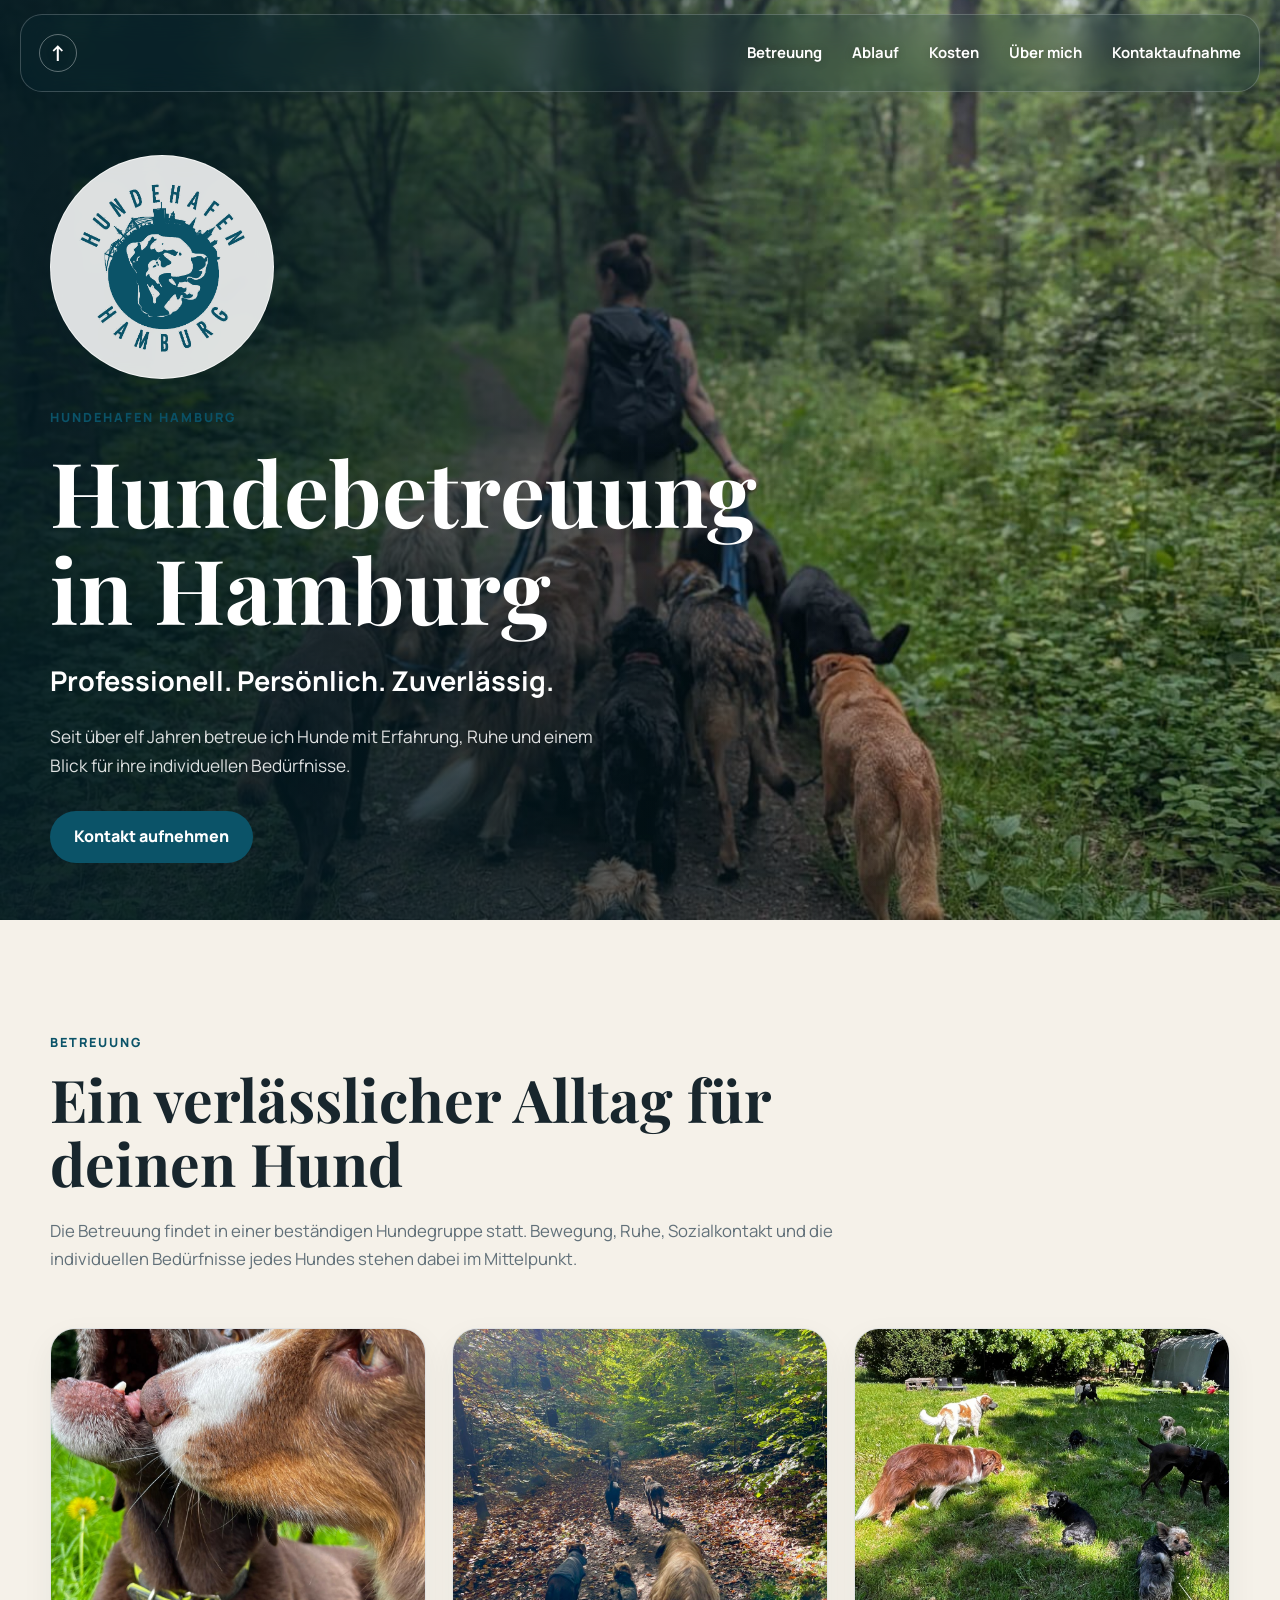
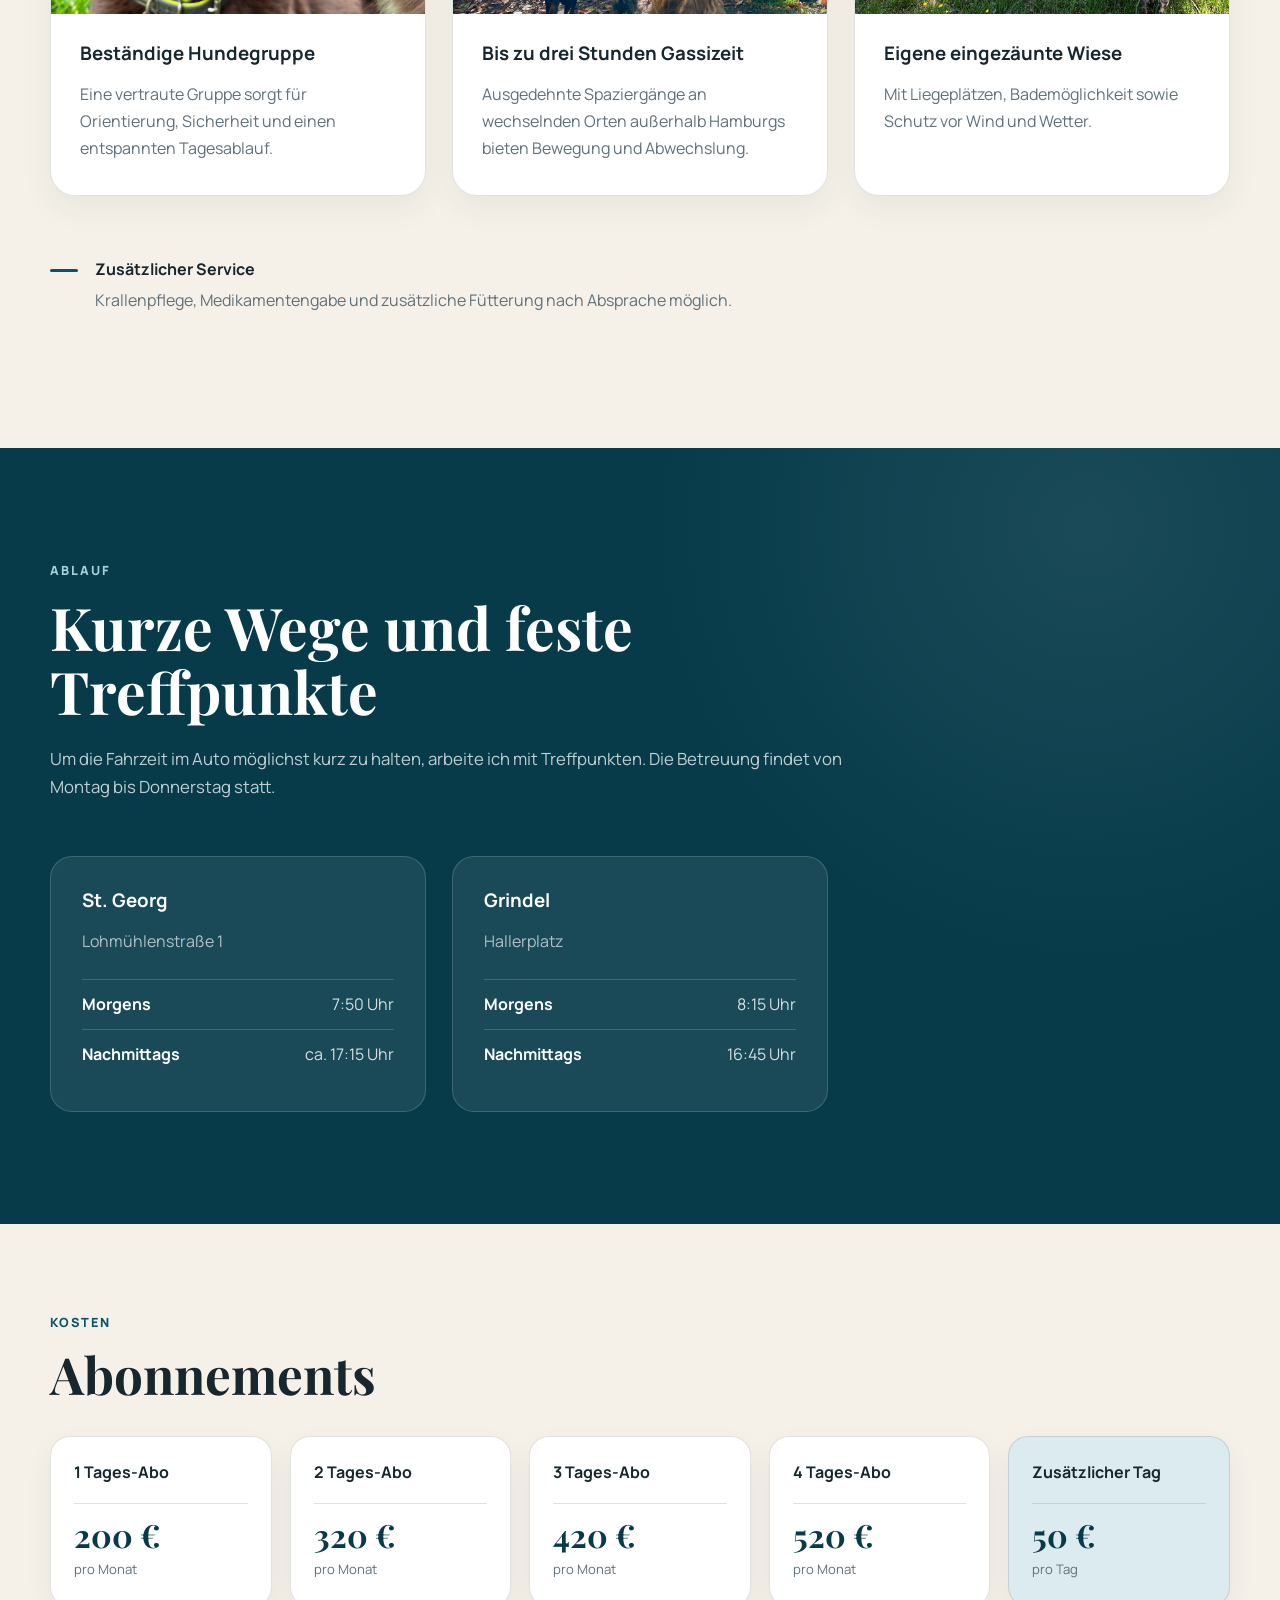
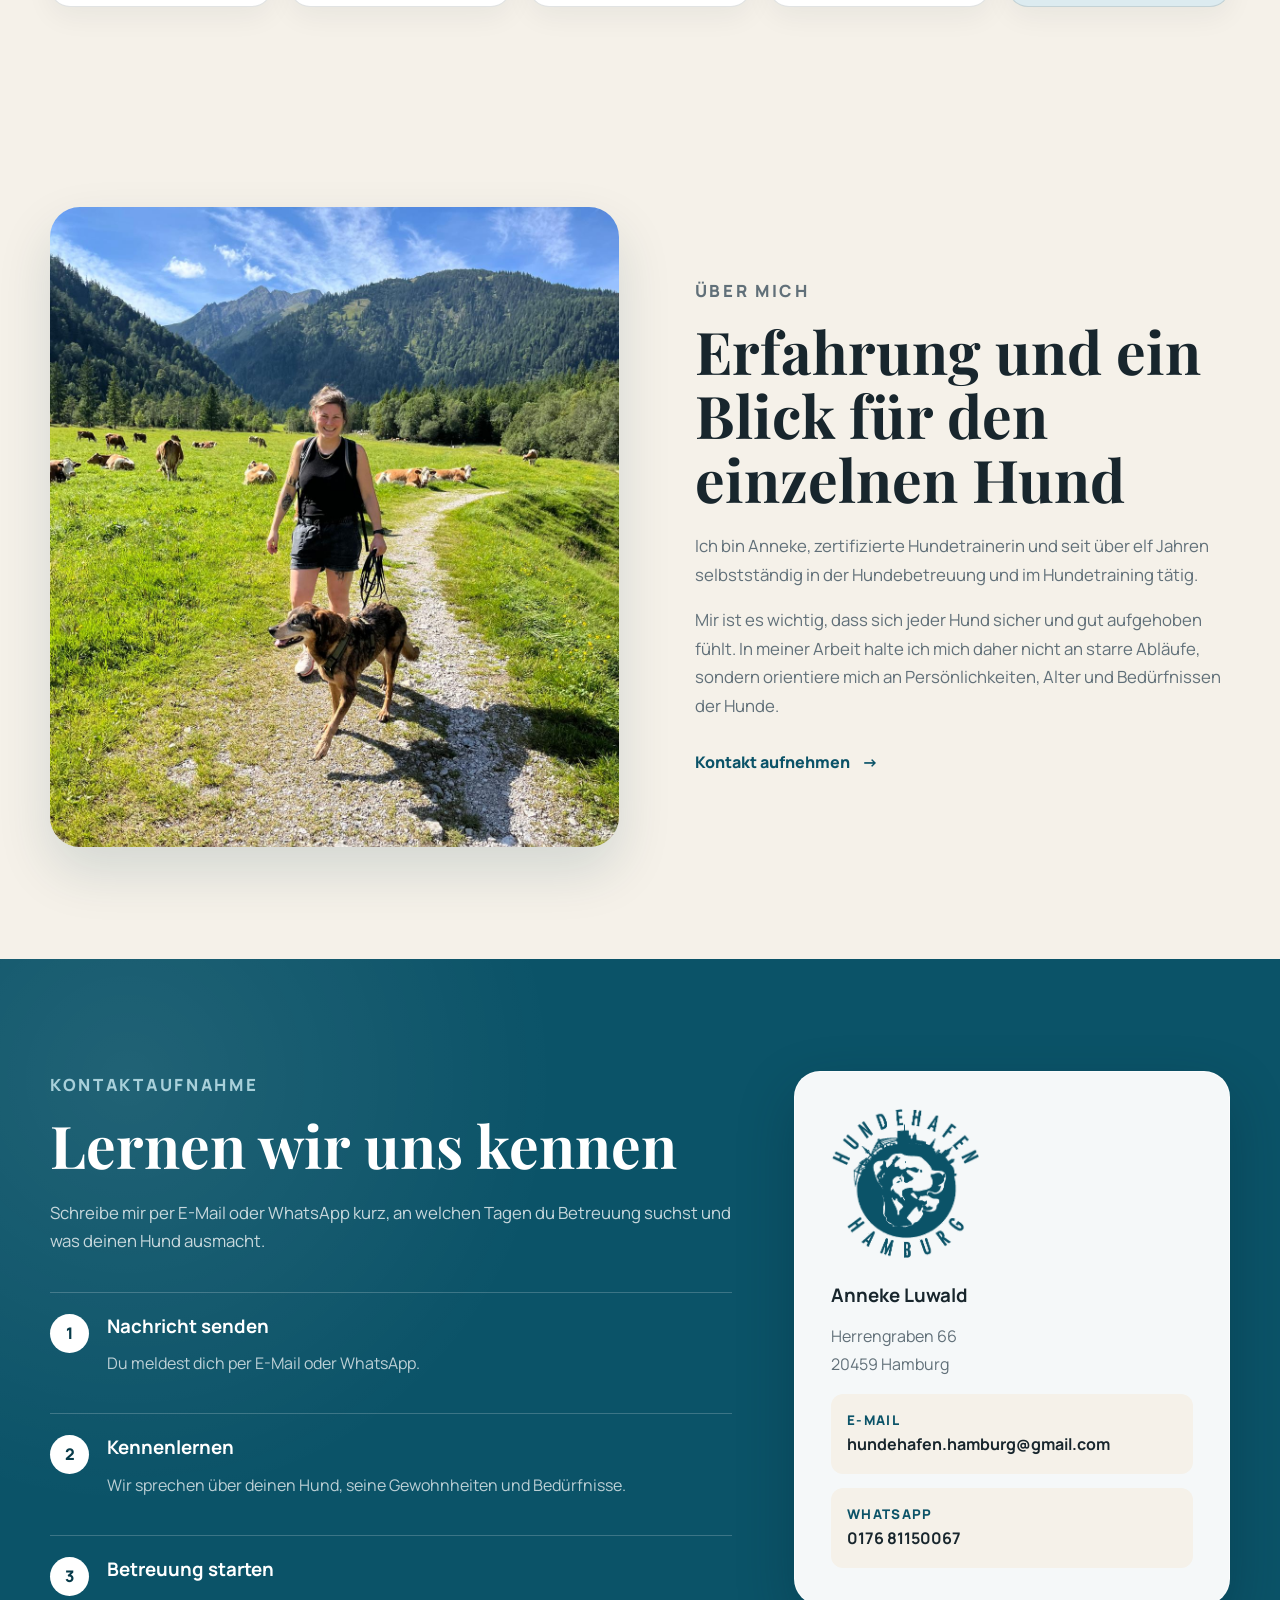
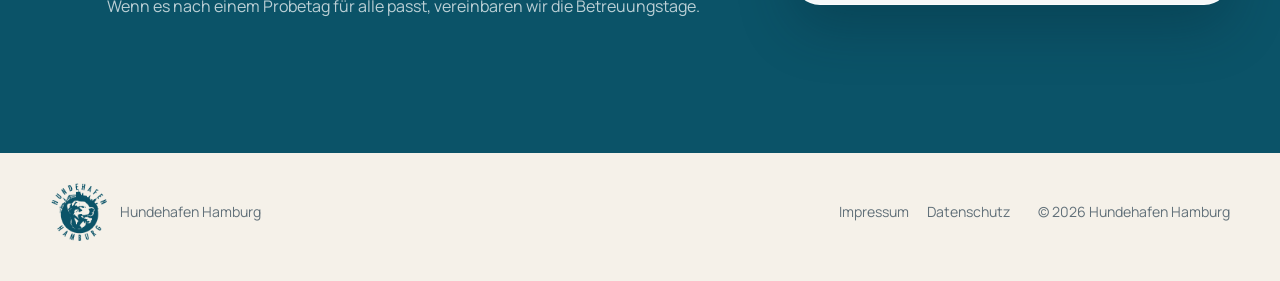
==== index.html @ f4081b72 "Erste Version Website" ====
<!DOCTYPE html>

<html lang="de">
<head>
<meta charset="utf-8"/>
<meta content="width=device-width, initial-scale=1.0" name="viewport"/>
<meta content="Persönliche und professionelle Hundebetreuung in Hamburg mit über elf Jahren Erfahrung." name="description"/>
<title>Hundehafen Hamburg | Hundebetreuung</title>
<link href="https://fonts.googleapis.com" rel="preconnect"/>
<link crossorigin="" href="https://fonts.gstatic.com" rel="preconnect"/>
<link href="https://fonts.googleapis.com/css2?family=Manrope:wght@400;500;600;700;800&amp;family=Playfair+Display:wght@600;700&amp;display=swap" rel="stylesheet"/>
<link href="css/style.css" rel="stylesheet"/>
</head>
<body>
<header class="site-header">
<a aria-label="Zum Seitenanfang" class="start-link" href="#start" title="Zum Seitenanfang">↑</a>
<button aria-expanded="false" aria-label="Menü öffnen" class="menu-toggle">
<span></span><span></span><span></span>
</button>
<nav class="main-nav">
<a href="#betreuung">Betreuung</a>
<a href="#ablauf">Ablauf</a>
<a href="#kosten">Kosten</a>
<a href="#ueber-mich">Über mich</a>
<a href="#kontakt">Kontaktaufnahme</a>
</nav>
</header>
<main>
<section class="hero" id="start">
<img alt="Anneke unterwegs mit einer Hundegruppe im Wald" class="hero-image" src="bilder/titelfoto.jpg"/>
<div class="hero-overlay"></div>
<div class="hero-content">
<div class="hero-logo-badge"><img alt="Hundehafen Hamburg" class="hero-logo" src="bilder/logo-transparent.png"/></div>
<p class="eyebrow hero-eyebrow">Hundehafen Hamburg</p>
<h1>Hundebetreuung in Hamburg</h1>
<p class="hero-subline">Professionell. Persönlich. Zuverlässig.</p>
<p class="hero-text">
          Seit über elf Jahren betreue ich Hunde mit Erfahrung, Ruhe
          und einem Blick für ihre individuellen Bedürfnisse.
        </p>
<a class="button primary" href="#kontakt">Kontakt aufnehmen</a>
</div>
</section>
<section class="section" id="betreuung">
<div class="section-heading">
<p class="eyebrow">Betreuung</p>
<h2>Ein verlässlicher Alltag für deinen Hund</h2>
<p>
          Die Betreuung findet in einer beständigen Hundegruppe statt.
          Bewegung, Ruhe, Sozialkontakt und die individuellen Bedürfnisse
          jedes Hundes stehen dabei im Mittelpunkt.
        </p>
</div>
<div class="feature-grid">
<article class="feature">
<div aria-label="Zwischen zwei Bildern der Hundegruppe wechseln" class="feature-image image-switch" role="button" tabindex="0">
<img alt="Zwei vertraute Hunde in engem Kontakt" class="image-primary" src="bilder/hunde-kuscheln.jpg"/>
<img alt="Beständige Hundegruppe auf einer Wiese" class="image-secondary" src="bilder/hundegruppe.jpg"/>
</div>
<div class="feature-copy">
<h3>Beständige Hundegruppe</h3>
<p>Eine vertraute Gruppe sorgt für Orientierung, Sicherheit und einen entspannten Tagesablauf.</p>
</div>
</article>
<article class="feature">
<div aria-label="Zwischen Spaziergang und Schwimmen wechseln" class="feature-image image-switch" role="button" tabindex="0">
<img alt="Hundegruppe bei einem Spaziergang im Wald" class="image-primary" src="bilder/spaziergang.jpg"/>
<img alt="Anneke schwimmt mit mehreren Hunden in einem See" class="image-secondary" src="bilder/schwimmen.jpg"/>
</div>
<div class="feature-copy">
<h3>Bis zu drei Stunden Gassizeit</h3>
<p>Ausgedehnte Spaziergänge an wechselnden Orten außerhalb Hamburgs bieten Bewegung und Abwechslung.</p>
</div>
</article>
<article class="feature">
<div class="feature-image">
<img alt="Mehrere Hunde auf der eigenen eingezäunten Wiese" src="bilder/eigene-wiese.jpg"/>
</div>
<div class="feature-copy">
<h3>Eigene eingezäunte Wiese</h3>
<p>Mit Liegeplätzen, Bademöglichkeit sowie Schutz vor Wind und Wetter.</p>
</div>
</article>
</div>
<div class="service-note">
<span aria-hidden="true"></span>
<div>
<strong>Zusätzlicher Service</strong>
<p>Krallenpflege, Medikamentengabe und zusätzliche Fütterung nach Absprache möglich.</p>
</div>
</div>
</section>
<section class="section flow-section" id="ablauf">
<div class="section-heading light">
<p class="eyebrow">Ablauf</p>
<h2>Kurze Wege und feste Treffpunkte</h2>
<p>
          Um die Fahrzeit im Auto möglichst kurz zu halten, arbeite ich mit
          Treffpunkten. Die Betreuung findet von Montag bis Donnerstag statt.
        </p>
</div>
<div class="location-grid">
<article>
<h3>St. Georg</h3>
<p>Lohmühlenstraße 1</p>
<dl>
<div><dt>Morgens</dt><dd>7:50 Uhr</dd></div>
<div><dt>Nachmittags</dt><dd>ca. 17:15 Uhr</dd></div>
</dl>
</article>
<article>
<h3>Grindel</h3>
<p>Hallerplatz</p>
<dl>
<div><dt>Morgens</dt><dd>8:15 Uhr</dd></div>
<div><dt>Nachmittags</dt><dd>16:45 Uhr</dd></div>
</dl>
</article>

</div>
</section>
<section class="section price-section" id="kosten">
<div class="section-heading compact-heading">
<p class="eyebrow">Kosten</p>
<h2>Abonnements</h2>
</div>
<div class="price-grid">
<article><h3>1 Tages-Abo</h3><p><strong>200 €</strong><span>pro Monat</span></p></article>
<article><h3>2 Tages-Abo</h3><p><strong>320 €</strong><span>pro Monat</span></p></article>
<article><h3>3 Tages-Abo</h3><p><strong>420 €</strong><span>pro Monat</span></p></article>
<article><h3>4 Tages-Abo</h3><p><strong>520 €</strong><span>pro Monat</span></p></article>
<article class="price-extra"><h3>Zusätzlicher Tag</h3><p><strong>50 €</strong><span>pro Tag</span></p></article>
</div>
</section>
<section class="section split" id="ueber-mich">
<div aria-label="Zwischen zwei Bildern von Anneke wechseln" class="split-visual image-switch" role="button" tabindex="0">
<img alt="Anneke mit Hund in den Bergen und Kühen auf einer Wiese" class="image-primary" src="bilder/anneke-kuehe.jpg"/>
<img alt="Anneke unterwegs mit einem Hund in den Bergen" class="image-secondary" src="bilder/anneke-berge.jpg"/>
</div>
<div class="split-copy">
<p class="eyebrow">Über mich</p>
<h2>Erfahrung und ein Blick für den einzelnen Hund</h2>
<p>Ich bin Anneke, zertifizierte Hundetrainerin und seit über elf Jahren selbstständig in der Hundebetreuung und im Hundetraining tätig.</p>
<p>Mir ist es wichtig, dass sich jeder Hund sicher und gut aufgehoben fühlt. In meiner Arbeit halte ich mich daher nicht an starre Abläufe, sondern orientiere mich an Persönlichkeiten, Alter und Bedürfnissen der Hunde.</p>
<a class="text-link" href="#kontakt">Kontakt aufnehmen <span>→</span></a>
</div>
</section>
<section class="contact-wrap" id="kontakt">
<div class="section contact-section">
<div class="contact-copy">
<p class="eyebrow">Kontaktaufnahme</p>
<h2>Lernen wir uns kennen</h2>
<p>Schreibe mir per E-Mail oder WhatsApp kurz, an welchen Tagen du Betreuung suchst und was deinen Hund ausmacht.</p>
<div class="steps">
<article><span>1</span><div><h3>Nachricht senden</h3><p>Du meldest dich per E-Mail oder WhatsApp.</p></div></article>
<article><span>2</span><div><h3>Kennenlernen</h3><p>Wir sprechen über deinen Hund, seine Gewohnheiten und Bedürfnisse.</p></div></article>
<article><span>3</span><div><h3>Betreuung starten</h3><p>Wenn es nach einem Probetag für alle passt, vereinbaren wir die Betreuungstage.</p></div></article>
</div>
</div>
<aside class="contact-card">
<img alt="Hundehafen Hamburg" src="bilder/logo-transparent.png"/>
<h3>Anneke Luwald</h3>
<p>Herrengraben 66<br/>20459 Hamburg</p>
<a class="contact-link" href="mailto:hundehafen.hamburg@gmail.com"><small>E-Mail</small>hundehafen.hamburg@gmail.com</a>
<a class="contact-link" href="https://wa.me/4917681150067" rel="noopener" target="_blank"><small>WhatsApp</small>0176 81150067</a>
</aside>
</div>
</section>
</main>
<footer class="site-footer">
<div><img alt="" src="bilder/logo-transparent.png"/><p>Hundehafen Hamburg</p></div>
<nav><a href="#">Impressum</a><a href="#">Datenschutz</a></nav>
<p>© <span id="year"></span> Hundehafen Hamburg</p>
</footer>
<script src="js/script.js"></script>
</body>
</html>
---- css/style.css ----
:root {
  --blue: #0b5368;
  --blue-dark: #073b4a;
  --blue-deep: #052f3b;
  --blue-soft: #dcebf0;
  --cream: #f5f1e9;
  --white: #ffffff;
  --text: #18262d;
  --muted: #617079;
  --border: rgba(24, 38, 45, .13);
  --max: 1180px;
}

* { box-sizing: border-box; }

html { scroll-behavior: smooth; }

body {
  margin: 0;
  font-family: "Manrope", Arial, sans-serif;
  color: var(--text);
  background: var(--cream);
  line-height: 1.7;
}

img { display: block; max-width: 100%; }

a { color: inherit; }

.site-header {
  position: fixed;
  z-index: 1000;
  top: 14px;
  left: 50%;
  transform: translateX(-50%);
  width: min(calc(100% - 28px), 1240px);
  min-height: 78px;
  padding: 8px 18px;
  display: flex;
  align-items: center;
  justify-content: space-between;
  background: rgba(8, 49, 61, .20);
  border: 1px solid rgba(255, 255, 255, .20);
  border-radius: 22px;
  backdrop-filter: blur(15px);
  -webkit-backdrop-filter: blur(15px);
  transition: background .3s, box-shadow .3s, border-color .3s;
}

.site-header.scrolled {
  background: rgba(7, 59, 74, .92);
  border-color: rgba(255, 255, 255, .10);
  box-shadow: 0 14px 38px rgba(0, 0, 0, .18);
}

.brand {
  display: flex;
  align-items: center;
}

.brand img {
  width: 92px;
  height: 64px;
  object-fit: contain;
  filter: brightness(0) invert(1);
  opacity: .96;
}

.main-nav {
  display: flex;
  align-items: center;
  gap: 30px;
}

.main-nav a {
  text-decoration: none;
  color: #fff;
  font-size: .93rem;
  font-weight: 700;
  text-shadow: 0 1px 8px rgba(0, 0, 0, .25);
}

.main-nav a:not(.nav-button) {
  position: relative;
}

.main-nav a:not(.nav-button)::after {
  content: "";
  position: absolute;
  left: 0;
  right: 100%;
  bottom: -7px;
  height: 2px;
  background: #fff;
  transition: right .25s;
}

.main-nav a:not(.nav-button):hover::after {
  right: 0;
}

.nav-button {
  padding: 11px 19px;
  border: 1px solid rgba(255, 255, 255, .62);
  border-radius: 999px;
  transition: background .25s, color .25s;
}

.nav-button:hover {
  color: var(--blue-dark);
  background: #fff;
}

.menu-toggle {
  display: none;
  border: 0;
  background: transparent;
}

.menu-toggle span {
  display: block;
  width: 26px;
  height: 2px;
  margin: 5px 0;
  background: #fff;
}

.hero {
  position: relative;
  min-height: 920px;
  display: flex;
  align-items: center;
  overflow: hidden;
  background: #192d25;
}

.hero-image {
  position: absolute;
  inset: 0;
  width: 100%;
  height: 100%;
  object-fit: cover;
  object-position: center;
}

.hero-overlay {
  position: absolute;
  inset: 0;
  background:
    linear-gradient(90deg, rgba(3, 27, 35, .90) 0%, rgba(3, 27, 35, .61) 39%, rgba(3, 27, 35, .05) 73%),
    linear-gradient(0deg, rgba(3, 27, 35, .28), transparent 56%);
}

.hero-content {
  position: relative;
  z-index: 2;
  width: min(calc(100% - 36px), var(--max));
  margin: 0 auto;
  padding-top: 98px;
  color: #fff;
}

.hero-logo {
  width: 190px;
  margin-bottom: 28px;
  filter: brightness(0) invert(1);
  opacity: .94;
}

.eyebrow {
  margin: 0 0 14px;
  color: var(--blue);
  font-size: .79rem;
  font-weight: 800;
  letter-spacing: .16em;
  text-transform: uppercase;
}

.hero .eyebrow,
.light .eyebrow,
.contact-section .eyebrow {
  color: #a8d0da;
}

h1, h2 {
  margin: 0 0 22px;
  font-family: "Playfair Display", Georgia, serif;
  line-height: 1.08;
}

h1 {
  max-width: 760px;
  font-size: clamp(3.2rem, 7vw, 6.8rem);
}

h2 {
  max-width: 820px;
  font-size: clamp(2.3rem, 4.6vw, 4.4rem);
}

h3 {
  margin: 0 0 12px;
  line-height: 1.3;
}

.hero-subline {
  margin: 0 0 12px;
  font-size: clamp(1.2rem, 2.3vw, 1.7rem);
  font-weight: 700;
}

.hero-text {
  max-width: 570px;
  margin-bottom: 30px;
  color: rgba(255, 255, 255, .86);
  font-size: 1.08rem;
}

.button {
  display: inline-flex;
  align-items: center;
  min-height: 52px;
  padding: 0 24px;
  border-radius: 999px;
  text-decoration: none;
  font-weight: 800;
  transition: transform .25s, background .25s;
}

.button.primary {
  color: #fff;
  background: var(--blue);
}

.button.primary:hover {
  background: var(--blue-dark);
  transform: translateY(-2px);
}

.section {
  width: min(calc(100% - 36px), var(--max));
  margin: 0 auto;
  padding: 112px 0;
}

.section-heading {
  max-width: 800px;
  margin-bottom: 54px;
}

.section-heading > p:last-child,
.split-copy p,
.contact-copy > p {
  color: var(--muted);
  font-size: 1.05rem;
}

.feature-grid,
.location-grid {
  display: grid;
  grid-template-columns: repeat(3, 1fr);
  gap: 26px;
}

.feature {
  overflow: hidden;
  background: #fff;
  border: 1px solid var(--border);
  border-radius: 25px;
  box-shadow: 0 12px 32px rgba(14, 45, 56, .06);
  transition: transform .3s, box-shadow .3s;
}

.feature:hover {
  transform: translateY(-7px);
  box-shadow: 0 24px 50px rgba(14, 45, 56, .15);
}

.feature-image {
  height: 285px;
  overflow: hidden;
}

.feature-image img {
  width: 100%;
  height: 100%;
  object-fit: cover;
  transition: transform .6s ease;
}

.feature:hover .feature-image img {
  transform: scale(1.045);
}

.feature-copy {
  padding: 27px 29px 32px;
}

.feature-copy p {
  margin-bottom: 0;
  color: var(--muted);
}

.service-note {
  display: flex;
  gap: 17px;
  align-items: flex-start;
  margin-top: 38px;
  padding: 22px 0;
}

.service-note > span {
  width: 28px;
  height: 3px;
  margin-top: 13px;
  background: var(--blue);
  border-radius: 4px;
  flex: 0 0 auto;
}

.service-note strong {
  display: block;
  margin-bottom: 4px;
}

.service-note p {
  margin: 0;
  color: var(--muted);
}

.flow-section {
  width: 100%;
  max-width: none;
  padding-inline: max(18px, calc((100% - var(--max)) / 2));
  color: #fff;
  background:
    radial-gradient(circle at 85% 10%, rgba(255, 255, 255, .08), transparent 34%),
    var(--blue-dark);
}

.light h2 { color: #fff; }

.light > p:last-child {
  color: rgba(255, 255, 255, .75);
}

.location-grid article {
  padding: 31px;
  background: rgba(255, 255, 255, .08);
  border: 1px solid rgba(255, 255, 255, .16);
  border-radius: 22px;
  transition: transform .25s, background .25s;
}

.location-grid article:hover {
  transform: translateY(-4px);
  background: rgba(255, 255, 255, .11);
}

.location-grid article > p {
  color: rgba(255, 255, 255, .66);
}

.location-grid dl {
  margin: 24px 0 0;
}

.location-grid dl div {
  display: flex;
  justify-content: space-between;
  gap: 18px;
  padding: 11px 0;
  border-top: 1px solid rgba(255, 255, 255, .17);
}

.location-grid dt { font-weight: 700; }

.location-grid dd {
  margin: 0;
  color: rgba(255, 255, 255, .82);
}

.split {
  display: grid;
  grid-template-columns: 1.03fr .97fr;
  gap: 76px;
  align-items: center;
}

.split-visual {
  height: 640px;
  overflow: hidden;
  border-radius: 30px;
  box-shadow: 0 24px 54px rgba(7, 59, 74, .14);
}

.split-visual img {
  width: 100%;
  height: 100%;
  object-fit: cover;
  object-position: 48% 48%;
}

.text-link {
  display: inline-flex;
  gap: 12px;
  align-items: center;
  margin-top: 12px;
  color: var(--blue);
  text-decoration: none;
  font-weight: 800;
}

.text-link span {
  transition: transform .25s;
}

.text-link:hover span {
  transform: translateX(5px);
}

.contact-wrap {
  color: #fff;
  background:
    radial-gradient(circle at 10% 15%, rgba(255, 255, 255, .09), transparent 32%),
    var(--blue);
}

.contact-section {
  display: grid;
  grid-template-columns: 1.22fr .78fr;
  gap: 62px;
}

.contact-copy > p {
  color: rgba(255, 255, 255, .76);
}

.contact-copy h2 {
  color: #fff;
}

.steps {
  display: grid;
  gap: 15px;
  margin-top: 36px;
}

.steps article {
  display: flex;
  gap: 18px;
  align-items: flex-start;
  padding: 21px 0;
  border-top: 1px solid rgba(255, 255, 255, .20);
}

.steps span {
  display: grid;
  place-items: center;
  width: 39px;
  height: 39px;
  flex: 0 0 auto;
  color: var(--blue-dark);
  background: #fff;
  border-radius: 50%;
  font-weight: 800;
}

.steps p {
  margin: 0;
  color: rgba(255, 255, 255, .72);
}

.contact-card {
  align-self: start;
  padding: 36px;
  color: var(--text);
  background: rgba(255, 255, 255, .96);
  border: 1px solid rgba(255, 255, 255, .65);
  border-radius: 26px;
  box-shadow: 0 22px 55px rgba(2, 34, 43, .28);
}

.contact-card > img {
  width: 148px;
  margin: 0 0 25px;
}

.contact-card > p {
  color: var(--muted);
}

.contact-link {
  display: block;
  margin-top: 14px;
  padding: 15px 16px;
  text-decoration: none;
  background: var(--cream);
  border-radius: 12px;
  font-weight: 700;
  overflow-wrap: anywhere;
  transition: background .25s, transform .25s;
}

.contact-link:hover {
  background: var(--blue-soft);
  transform: translateY(-2px);
}

.contact-link small {
  display: block;
  color: var(--blue);
  font-weight: 800;
  text-transform: uppercase;
  letter-spacing: .1em;
}

.site-footer {
  width: min(calc(100% - 36px), var(--max));
  margin: 0 auto;
  padding: 30px 0 40px;
  display: grid;
  grid-template-columns: 1fr auto auto;
  gap: 28px;
  align-items: center;
  color: var(--muted);
  font-size: .88rem;
}

.site-footer > div {
  display: flex;
  align-items: center;
  gap: 12px;
}

.site-footer img {
  width: 58px;
  height: 58px;
  object-fit: contain;
}

.site-footer nav {
  display: flex;
  gap: 18px;
}

.site-footer a {
  text-decoration: none;
}

@media (max-width: 900px) {
  .site-header {
    top: 10px;
    min-height: 70px;
  }

  .brand img {
    width: 78px;
    height: 54px;
  }

  .main-nav {
    position: absolute;
    top: 78px;
    left: 0;
    right: 0;
    display: none;
    padding: 20px;
    flex-direction: column;
    align-items: stretch;
    background: rgba(7, 59, 74, .97);
    border-radius: 18px;
    box-shadow: 0 18px 40px rgba(7, 40, 52, .22);
  }

  .main-nav.open { display: flex; }

  .menu-toggle { display: block; }

  .hero {
    min-height: 820px;
  }

  .hero-overlay {
    background:
      linear-gradient(90deg, rgba(3, 27, 35, .86), rgba(3, 27, 35, .25)),
      linear-gradient(0deg, rgba(3, 27, 35, .4), transparent);
  }

  .hero-logo {
    width: 158px;
  }

  .feature-grid,
  .location-grid,
  .split,
  .contact-section {
    grid-template-columns: 1fr;
  }

  .split-visual {
    height: 540px;
  }

  .site-footer {
    grid-template-columns: 1fr;
    justify-items: start;
  }
}

@media (max-width: 600px) {
  .site-header {
    width: calc(100% - 20px);
    padding: 8px 13px;
    border-radius: 18px;
  }

  .brand img {
    width: 68px;
    height: 48px;
  }

  .hero {
    min-height: 790px;
    align-items: end;
  }

  .hero-content {
    padding-bottom: 65px;
  }

  .hero-logo {
    width: 135px;
    margin-bottom: 22px;
  }

  h1 {
    font-size: clamp(2.8rem, 15vw, 4rem);
  }

  .section {
    width: min(calc(100% - 24px), var(--max));
    padding: 80px 0;
  }

  .feature-image {
    height: 250px;
  }

  .split-visual {
    height: 450px;
  }

  .contact-section {
    gap: 40px;
  }

  .contact-card {
    padding: 28px 24px;
  }

  .site-footer {
    width: calc(100% - 24px);
  }
}

/* Ergänzungen Version 0.4 */
.start-link {
  color: #fff;
  text-decoration: none;
  font-size: .93rem;
  font-weight: 700;
  text-shadow: 0 1px 8px rgba(0,0,0,.25);
  position: relative;
}
.start-link::after {
  content: "";
  position: absolute;
  left: 0;
  right: 100%;
  bottom: -7px;
  height: 2px;
  background: #fff;
  transition: right .25s;
}
.start-link:hover::after { right: 0; }
.hero-logo { filter: none; }
.hero-eyebrow { color: var(--blue) !important; }
.main-nav .nav-button { padding: 0; border: 0; border-radius: 0; }
.main-nav .nav-button:hover { color: #fff; background: transparent; }

.image-switch { position: relative; cursor: pointer; }
.image-switch img { position: absolute; inset: 0; width: 100%; height: 100%; object-fit: cover; transition: opacity .55s ease, transform .7s ease; }
.image-switch .image-secondary { opacity: 0; transform: scale(1.035); }
.image-switch:hover .image-primary,
.image-switch:focus .image-primary,
.image-switch.is-switched .image-primary { opacity: 0; transform: scale(1.025); }
.image-switch:hover .image-secondary,
.image-switch:focus .image-secondary,
.image-switch.is-switched .image-secondary { opacity: 1; transform: scale(1); }
.image-switch:focus-visible { outline: 3px solid var(--blue); outline-offset: 4px; }

.price-section { padding-top: 88px; padding-bottom: 88px; }
.compact-heading { margin-bottom: 34px; }
.compact-heading h2 { font-size: clamp(2.15rem, 4vw, 3.6rem); margin-bottom: 0; }
.price-grid {
  display: grid;
  grid-template-columns: repeat(5, 1fr);
  gap: 18px;
}
.price-grid article {
  padding: 25px 23px;
  border-radius: 20px;
  border: 1px solid var(--border);
  background: #fff;
  box-shadow: 0 10px 28px rgba(14,45,56,.055);
  transition: transform .25s, box-shadow .25s;
}
.price-grid article:hover { transform: translateY(-4px); box-shadow: 0 18px 35px rgba(14,45,56,.11); }
.price-grid h3 { font-size: 1rem; }
.price-grid p { margin: 20px 0 0; padding-top: 15px; border-top: 1px solid var(--border); }
.price-grid strong { display: block; color: var(--blue-dark); font-family: "Playfair Display", Georgia, serif; font-size: 2rem; line-height: 1; }
.price-grid span { display: block; margin-top: 7px; color: var(--muted); font-size: .82rem; }
.price-extra { background: var(--blue-soft) !important; }

.split-visual.image-switch img { object-position: 50% 49%; }

@media (max-width: 1050px) {
  .price-grid { grid-template-columns: repeat(3, 1fr); }
}
@media (max-width: 900px) {
  .start-link { padding-left: 7px; }
}
@media (max-width: 660px) {
  .price-grid { grid-template-columns: repeat(2, 1fr); gap: 13px; }
  .price-grid article { padding: 21px 18px; }
  .price-extra { grid-column: 1 / -1; }
}


/* Feinschliff Version 0.5 */
.start-link {
  display: inline-grid;
  place-items: center;
  width: 38px;
  height: 38px;
  padding: 0;
  border: 1px solid rgba(255,255,255,.35);
  border-radius: 50%;
  font-size: 1.35rem;
  line-height: 1;
  transition: background .25s ease, transform .25s ease, border-color .25s ease;
}
.start-link::after { display: none; }
.start-link:hover {
  background: rgba(255,255,255,.14);
  border-color: rgba(255,255,255,.7);
  transform: translateY(-2px);
}

.hero-logo-badge {
  display: grid;
  place-items: center;
  width: 224px;
  height: 224px;
  margin-bottom: 28px;
  border: 1px solid rgba(255,255,255,.7);
  border-radius: 50%;
  background: rgba(255,255,255,.86);
  box-shadow: 0 18px 45px rgba(2,28,36,.22);
  backdrop-filter: blur(10px);
  -webkit-backdrop-filter: blur(10px);
}
.hero-logo-badge .hero-logo {
  width: 166px;
  margin: 0;
  opacity: 1;
}

.image-switch img {
  transition: opacity 1.05s cubic-bezier(.22,.61,.36,1), transform 1.15s cubic-bezier(.22,.61,.36,1);
}
.image-switch .image-secondary { transform: scale(1.025); }
.image-switch:hover .image-primary,
.image-switch:focus .image-primary,
.image-switch.is-switched .image-primary { transform: scale(1.018); }

/* Ruhigerer Bildausschnitt: beide Schnauzen bleiben klar sichtbar */
.feature:first-child .image-primary { object-position: 50% 42%; }
.feature:first-child .image-secondary { object-position: 50% 48%; }

@media (max-width: 900px) {
  .hero-logo-badge {
    width: 190px;
    height: 190px;
  }
  .hero-logo-badge .hero-logo { width: 142px; }
}

@media (max-width: 600px) {
  .start-link {
    width: 36px;
    height: 36px;
    font-size: 1.25rem;
  }
  .hero-logo-badge {
    width: 164px;
    height: 164px;
    margin-bottom: 22px;
  }
  .hero-logo-badge .hero-logo { width: 122px; }
}

@media (prefers-reduced-motion: reduce) {
  .image-switch img,
  .start-link {
    transition-duration: .01ms !important;
  }
}
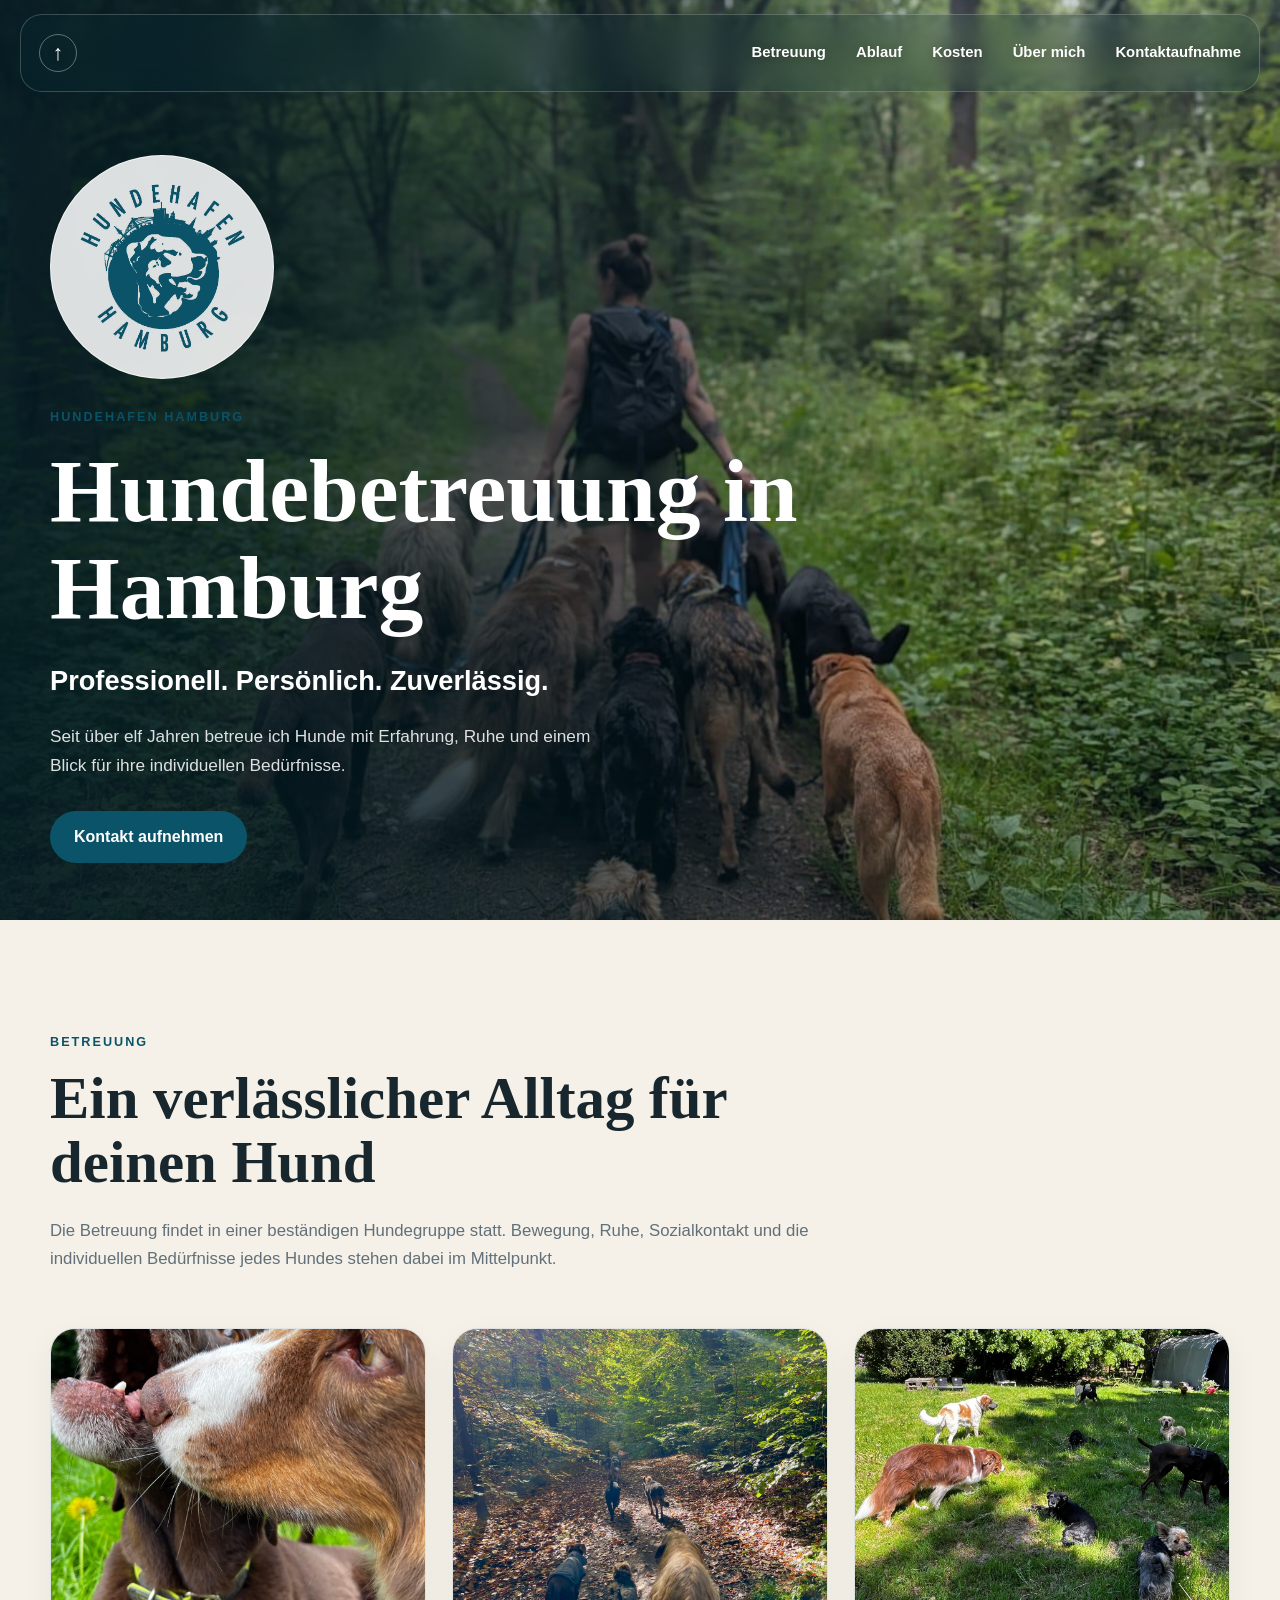
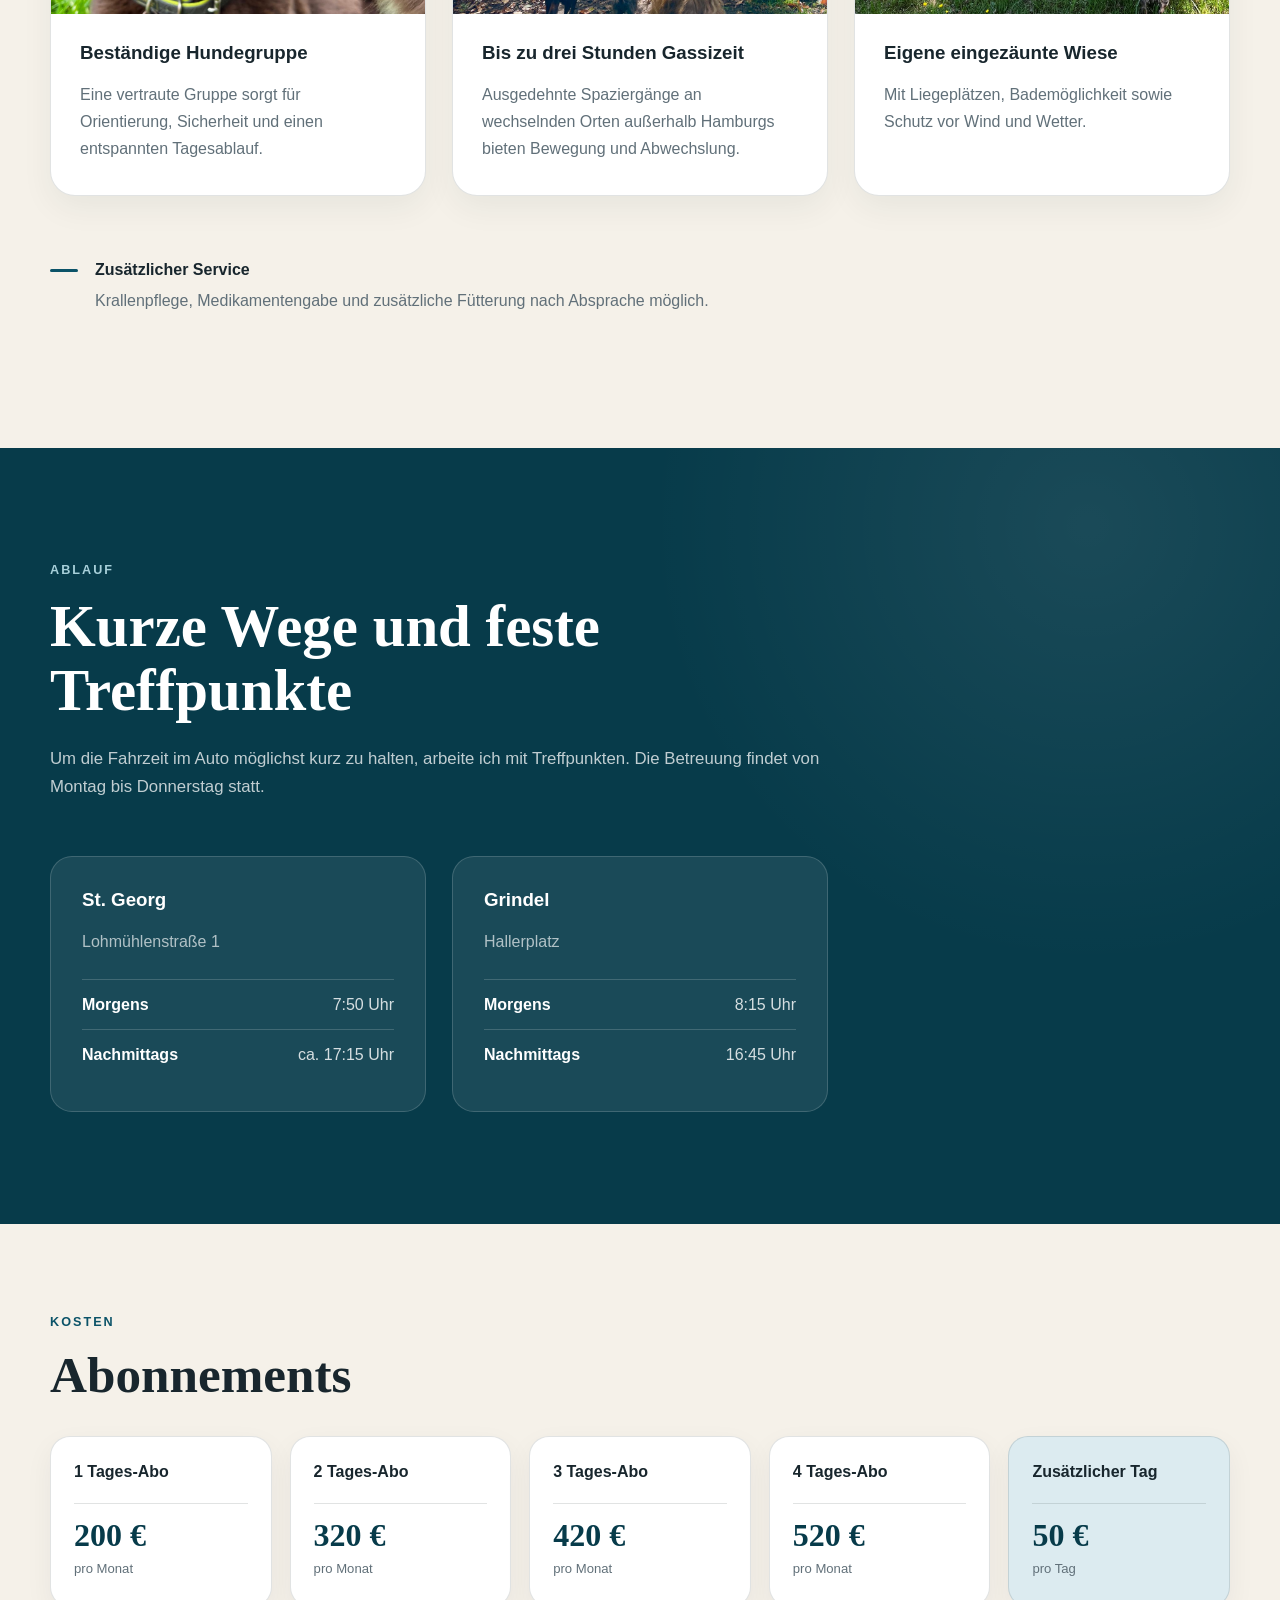
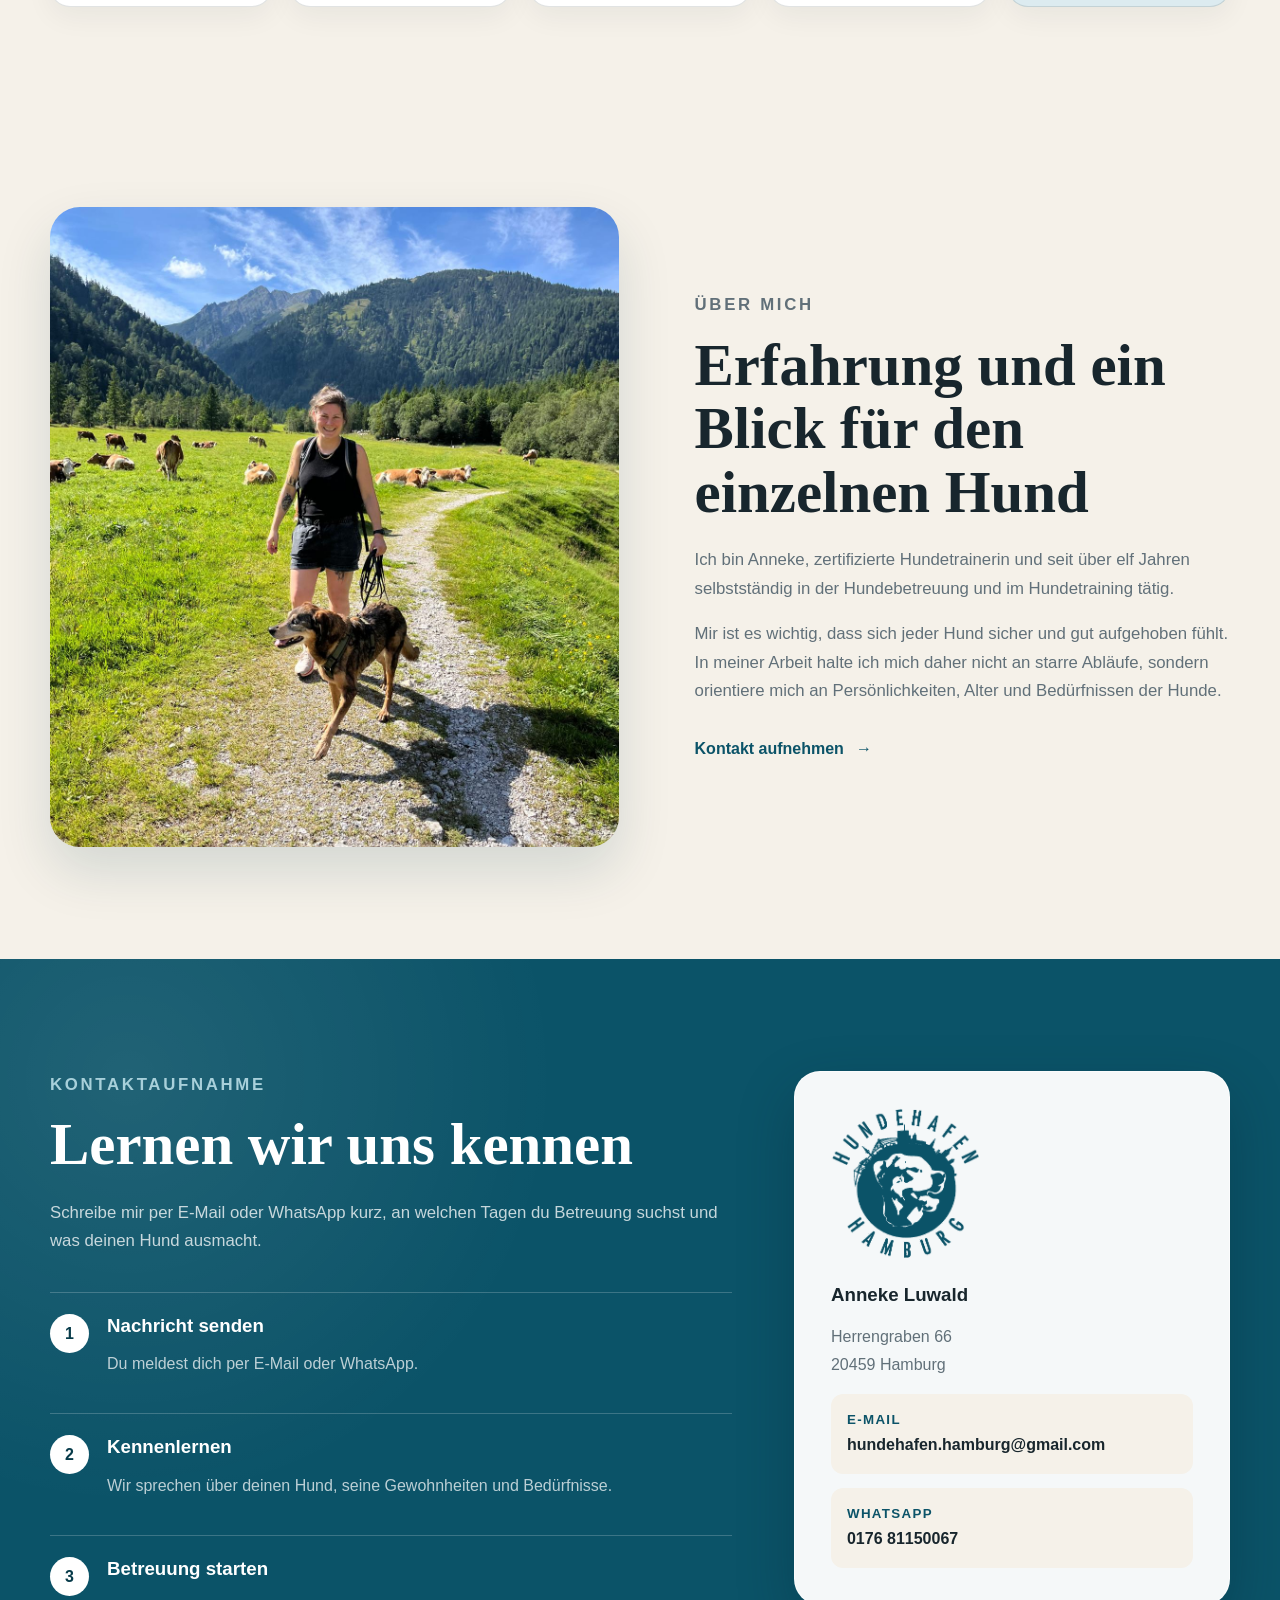
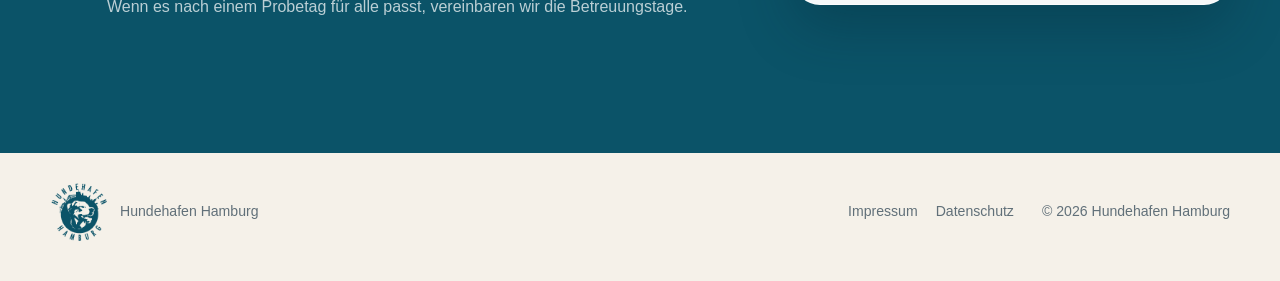
==== commit 59fbfc6f: "Version 1.2 - Impressum Datenschutz und SEO" ====
--- a/index.html
+++ b/index.html
@@ -1,23 +1,24 @@
+<!DOCTYPE html>
 <!DOCTYPE html>
 
 <html lang="de">
 <head>
 <meta charset="utf-8"/>
 <meta content="width=device-width, initial-scale=1.0" name="viewport"/>
-<meta content="Persönliche und professionelle Hundebetreuung in Hamburg mit über elf Jahren Erfahrung." name="description"/>
-<title>Hundehafen Hamburg | Hundebetreuung</title>
-<link href="https://fonts.googleapis.com" rel="preconnect"/>
-<link crossorigin="" href="https://fonts.gstatic.com" rel="preconnect"/>
-<link href="https://fonts.googleapis.com/css2?family=Manrope:wght@400;500;600;700;800&amp;family=Playfair+Display:wght@600;700&amp;display=swap" rel="stylesheet"/>
+<meta content="Persönliche und professionelle Hundebetreuung in Hamburg. Beständige Hundegruppe, ausgedehnte Spaziergänge und individuelle Betreuung durch Anneke Luwald." name="description"/>
+<title>Hundehafen Hamburg | Persönliche Hundebetreuung</title>
+
+
+
 <link href="css/style.css" rel="stylesheet"/>
-</head>
+<meta content="index, follow" name="robots"/><meta content="#073b4a" name="theme-color"/><meta content="website" property="og:type"/><meta content="de_DE" property="og:locale"/><meta content="Hundehafen Hamburg" property="og:site_name"/><meta content="Hundehafen Hamburg | Persönliche Hundebetreuung" property="og:title"/><meta content="Professionell. Persönlich. Zuverlässig. Hundebetreuung in Hamburg mit Erfahrung und einer beständigen Hundegruppe." property="og:description"/><meta content="https://hundehafenhamburg.github.io/Hundehafen-Hamburg/" property="og:url"/><meta content="https://hundehafenhamburg.github.io/Hundehafen-Hamburg/bilder/titelfoto.jpg" property="og:image"/><meta content="summary_large_image" name="twitter:card"/><meta content="Hundehafen Hamburg | Persönliche Hundebetreuung" name="twitter:title"/><meta content="Professionelle, persönliche und zuverlässige Hundebetreuung in Hamburg." name="twitter:description"/><meta content="https://hundehafenhamburg.github.io/Hundehafen-Hamburg/bilder/titelfoto.jpg" name="twitter:image"/><link href="bilder/logo-transparent.png" rel="icon" type="image/png"/><link href="bilder/logo-transparent.png" rel="apple-touch-icon"/><link href="https://hundehafenhamburg.github.io/Hundehafen-Hamburg/" rel="canonical"/><script type="application/ld+json">{"@context": "https://schema.org", "@type": "LocalBusiness", "name": "Hundehafen Hamburg", "description": "Persönliche und professionelle Hundebetreuung in Hamburg.", "url": "https://hundehafenhamburg.github.io/Hundehafen-Hamburg/", "image": "https://hundehafenhamburg.github.io/Hundehafen-Hamburg/bilder/titelfoto.jpg", "telephone": "+49 176 81150067", "email": "hundehafen.hamburg@gmail.com", "address": {"@type": "PostalAddress", "streetAddress": "Herrengraben 66", "postalCode": "20459", "addressLocality": "Hamburg", "addressCountry": "DE"}, "priceRange": "€€", "openingHoursSpecification": [{"@type": "OpeningHoursSpecification", "dayOfWeek": ["Monday", "Tuesday", "Wednesday", "Thursday"]}]}</script></head>
 <body>
 <header class="site-header">
 <a aria-label="Zum Seitenanfang" class="start-link" href="#start" title="Zum Seitenanfang">↑</a>
 <button aria-expanded="false" aria-label="Menü öffnen" class="menu-toggle">
 <span></span><span></span><span></span>
 </button>
-<nav class="main-nav">
+<nav aria-label="Hauptnavigation" class="main-nav">
 <a href="#betreuung">Betreuung</a>
 <a href="#ablauf">Ablauf</a>
 <a href="#kosten">Kosten</a>
@@ -116,7 +117,6 @@
 <div><dt>Nachmittags</dt><dd>16:45 Uhr</dd></div>
 </dl>
 </article>
-
 </div>
 </section>
 <section class="section price-section" id="kosten">
@@ -169,7 +169,7 @@
 </main>
 <footer class="site-footer">
 <div><img alt="" src="bilder/logo-transparent.png"/><p>Hundehafen Hamburg</p></div>
-<nav><a href="#">Impressum</a><a href="#">Datenschutz</a></nav>
+<nav aria-label="Rechtliche Informationen"><a href="impressum.html">Impressum</a><a href="datenschutz.html">Datenschutz</a></nav>
 <p>© <span id="year"></span> Hundehafen Hamburg</p>
 </footer>
 <script src="js/script.js"></script>
--- a/css/style.css
+++ b/css/style.css
@@ -18,7 +18,7 @@
 
 body {
   margin: 0;
-  font-family: "Manrope", Arial, sans-serif;
+  font-family: Arial, Helvetica, sans-serif;
   color: var(--text);
   background: var(--cream);
   line-height: 1.7;
@@ -185,7 +185,7 @@
 
 h1, h2 {
   margin: 0 0 22px;
-  font-family: "Playfair Display", Georgia, serif;
+  font-family: Georgia, "Times New Roman", serif;
   line-height: 1.08;
 }
 
@@ -720,7 +720,7 @@
 .price-grid article:hover { transform: translateY(-4px); box-shadow: 0 18px 35px rgba(14,45,56,.11); }
 .price-grid h3 { font-size: 1rem; }
 .price-grid p { margin: 20px 0 0; padding-top: 15px; border-top: 1px solid var(--border); }
-.price-grid strong { display: block; color: var(--blue-dark); font-family: "Playfair Display", Georgia, serif; font-size: 2rem; line-height: 1; }
+.price-grid strong { display: block; color: var(--blue-dark); font-family: Georgia, "Times New Roman", serif; font-size: 2rem; line-height: 1; }
 .price-grid span { display: block; margin-top: 7px; color: var(--muted); font-size: .82rem; }
 .price-extra { background: var(--blue-soft) !important; }
 
@@ -818,3 +818,35 @@
     transition-duration: .01ms !important;
   }
 }
+
+
+/* Rechtliche Seiten – Version 1.2 */
+.legal-page { background: var(--cream); }
+.legal-header {
+  position: sticky; top: 0; z-index: 10;
+  background: rgba(7,59,74,.97); border-bottom: 1px solid rgba(255,255,255,.12);
+}
+.legal-header-inner {
+  width: min(calc(100% - 36px), var(--max)); margin: 0 auto; min-height: 82px;
+  display: flex; align-items: center; justify-content: space-between; gap: 24px;
+}
+.legal-brand { display: flex; align-items: center; gap: 13px; color: #fff; text-decoration: none; font-weight: 800; }
+.legal-brand img { width: 62px; height: 54px; object-fit: contain; background: #fff; border-radius: 50%; padding: 5px; }
+.legal-back { color: #fff; text-decoration: none; font-weight: 700; }
+.legal-main { width: min(calc(100% - 36px), 900px); margin: 0 auto; padding: 78px 0 100px; }
+.legal-main h1 { font-size: clamp(2.6rem, 7vw, 4.8rem); color: var(--blue-dark); }
+.legal-main h2 { margin-top: 48px; margin-bottom: 14px; font-size: clamp(1.55rem, 4vw, 2.25rem); color: var(--blue-dark); }
+.legal-main h3 { margin-top: 30px; }
+.legal-main p, .legal-main li { color: #394a52; }
+.legal-main a { color: var(--blue); font-weight: 700; }
+.legal-box { margin: 32px 0; padding: 25px 28px; background: #fff; border: 1px solid var(--border); border-radius: 18px; }
+.legal-note { font-size: .93rem; color: var(--muted); }
+.legal-footer { background: #fff; border-top: 1px solid var(--border); }
+.legal-footer .site-footer { margin-top: 0; }
+.site-footer a:hover, .legal-back:hover { text-decoration: underline; }
+:focus-visible { outline: 3px solid #f5b942; outline-offset: 4px; }
+@media (max-width: 600px) {
+  .legal-header-inner { width: calc(100% - 24px); min-height: 72px; }
+  .legal-brand span { display: none; }
+  .legal-main { width: calc(100% - 24px); padding-top: 52px; }
+}
